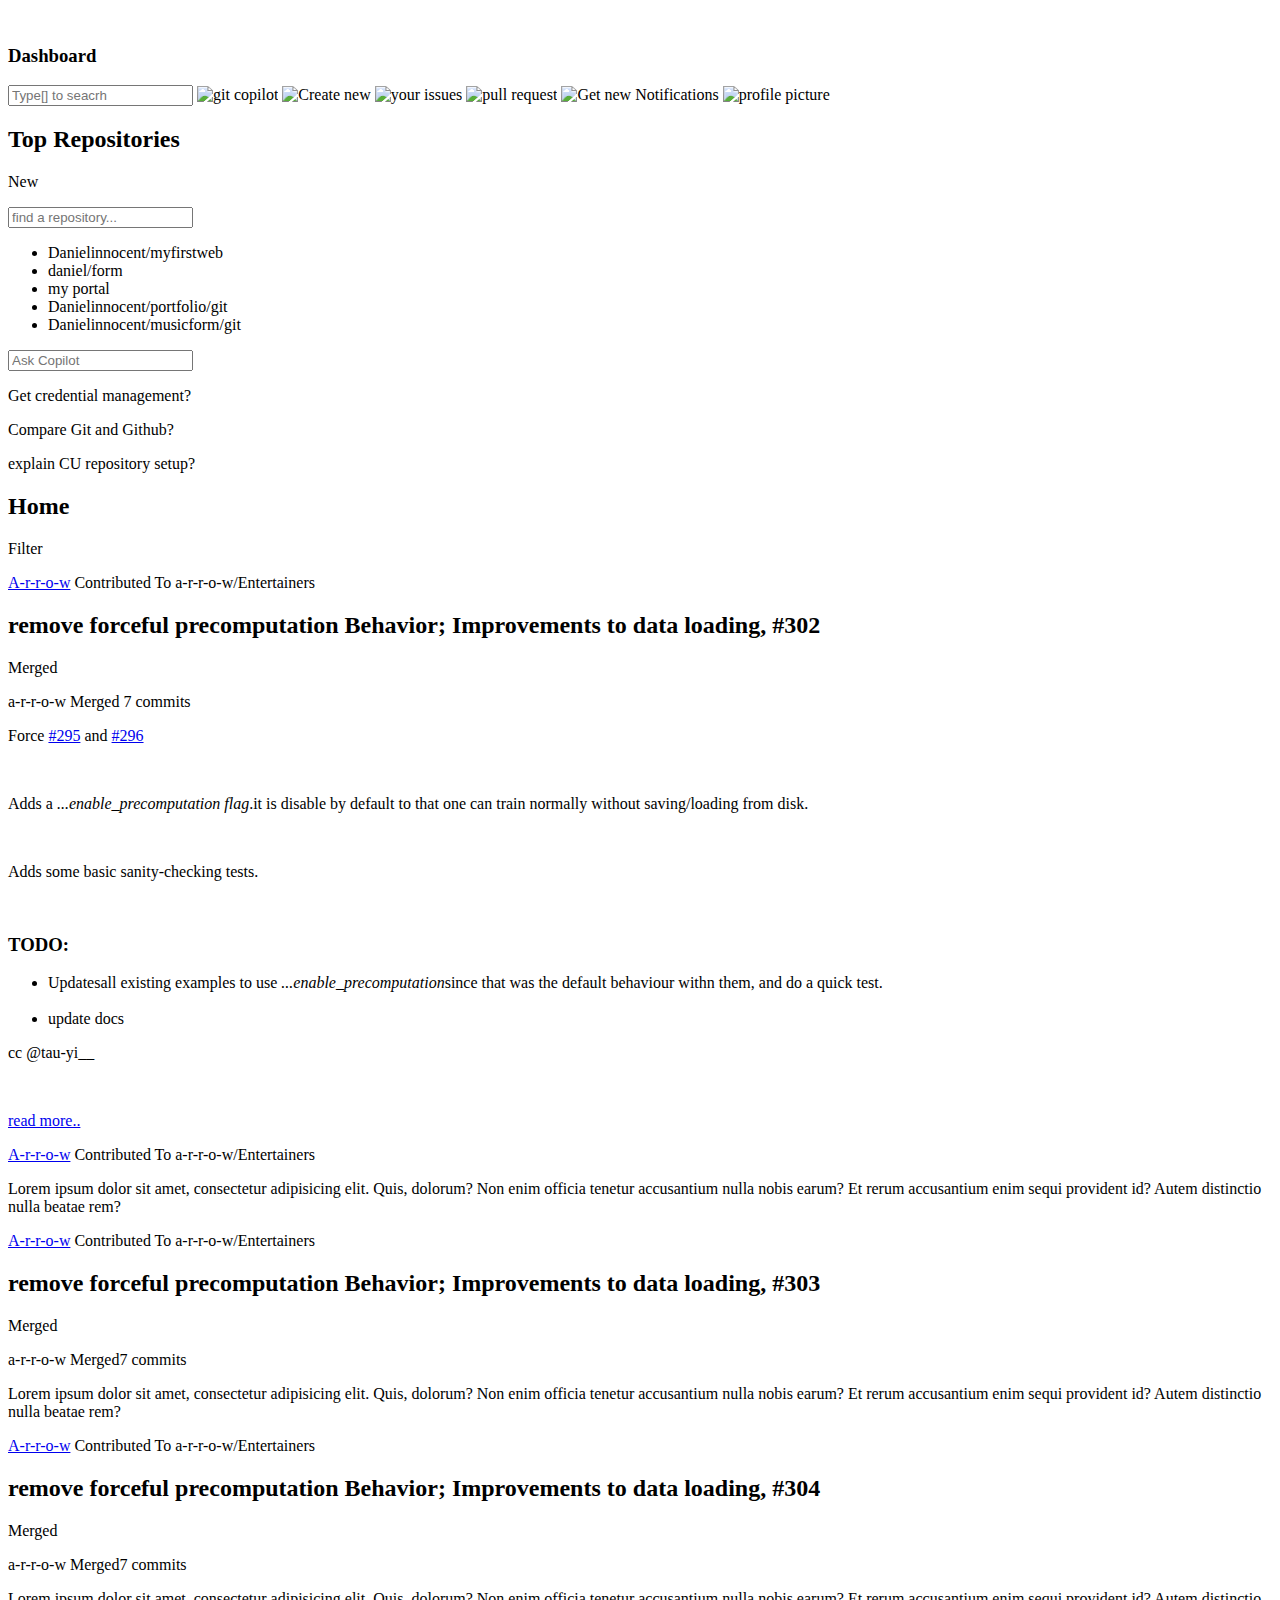
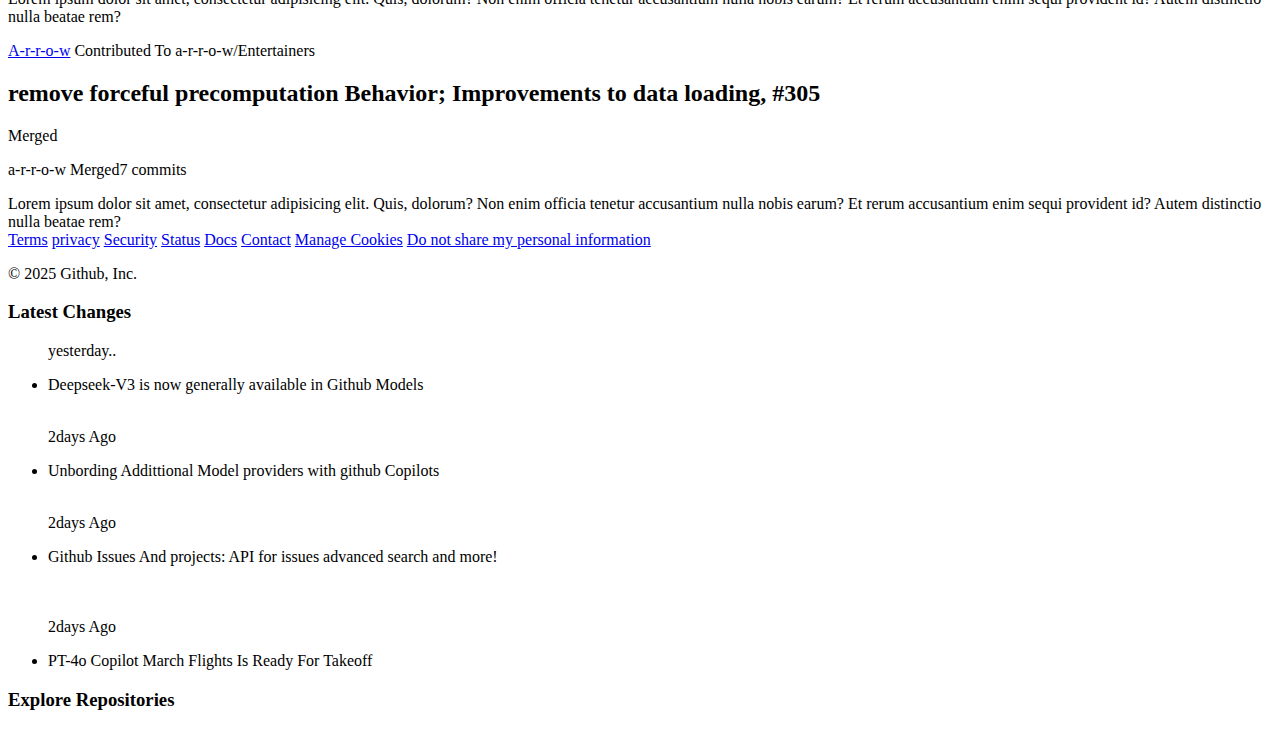
==== index.html @ 9e61df6a "Add files via upload" ====
<!DOCTYPE html>
<html lang="en">
<head>
    <meta charset="UTF-8">
    <meta name="viewport" content="width=device-width, initial-scale=1.0">
    <title>Github clone</title>
    <link rel="stylesheet" href="css/gitstyles.css">
</head>
<body>
    <div title="home_page" id="container">
        <header id="heading">
            <div class="navbar">
                 <img src="../Github.com/images/menu-1-svgrepo-com.svg" width="50px" alt="">
                <img src="../Github.com/images/logo-github-svgrepo-com.svg" width="50px" alt="">
                <h3>Dashboard</h3>
            </div>
            <div class="navbar">
                <input type="text" name="search" id="search" placeholder="Type[] to seacrh">
               <img src="../Github.com/images/githubA.png" width="60px" alt="git copilot">
                <img src="../Github.com/images/githubcreatenew.png" width="60px"  alt="Create new">
                <img src="../Github.com/images/githubYou-issues.png" width="40px" alt="your issues">
                <img src="../Github.com/images/github-pullrequest.png" width="40px" alt="pull request">
                <img src="../Github.com/images/github-notifications.png" width="40px" alt="Get new Notifications">
                <img src="../Github.com/images/pc.image.jpg" width="50px" alt="profile picture">
                
            </div>
        </header>
        <div id="body">
            <aside id="aside">
                <div class="new-repository">
                    <h2 class="list-repository">Top Repositories</h2>
                    <p class="click-new">New</p>
                </div>
                
                <div class="list-repository">
                    <input type="text" name="repository" id="repository" placeholder="find a repository...">
                    <ul>
                        <li>Danielinnocent/myfirstweb</li>
                        <li>daniel/form</li>
                        <li>my portal</li>
                        <li>Danielinnocent/portfolio/git</li>
                        <li>Danielinnocent/musicform/git</li>
                    </ul>
                </div>
                
            </aside>
            <main id="main-content">
            
                        <input type="text" name="copilot" id="copilot" placeholder="Ask Copilot">
                        <div id="ai-suggest" class="content">
                            <p class="suggest">Get credential management?</p>
                            <p class="suggest">Compare Git and Github?</p>
                            <p class="suggest">explain CU repository setup?</p>
                        </div>
                

                        <div class="text">
                            <h2>Home</h2>
                            <p class="filter">Filter</p>
                        </div>
                        
                        <div class="feeds">
                            <div class="feeds-articles"> 
                                <p><img src="../Session5/pc.image.jpg" width="20px" alt=""><a href="portfoliopage.html">A-r-r-o-w</a> Contributed To a-r-r-o-w/Entertainers</p>
                                <h2>remove forceful precomputation Behavior; Improvements to data loading, #302</h2>
                                <div class="merged-commits">
                                    <p  class="merged">Merged</p> 
                                    <p>a-r-r-o-w Merged 7 commits</p>
                            </div>
                                <div class="feeds-content" >
                                    <p>Force <a href="./index.html">#295</a> and <a href="#">#296</a></p><br>
                                    <p>Adds a <i>...enable_precomputation flag</i>.it is disable by default to that one can train normally without saving/loading from disk.</p><br>
                                    <p>Adds some basic sanity-checking tests.</p><br>
                                    <h3>TODO:</h3>
                                    <ul>
                                        <li>Updatesall existing examples to use <i>...enable_precomputation</i>since that was the default behaviour withn them, and do a quick test. </li><br>
                                        <li>update docs</li>
                                    </ul>
                                    <p>cc @tau-yi__</p><br>
                                    <p><a href="./index.html">read more..</a></p>

                                </div>
                            </div>
                    </div>
                        
                        <div class="feeds">
                            <div class="feeds-articles"> 
                                <p><img src="../Session5/pc.image.jpg" width="20px" alt=""><a href="portfoliopage.html">A-r-r-o-w</a> Contributed To a-r-r-o-w/Entertainers</p>
                            <div class="feeds-content" >Lorem ipsum dolor sit amet, consectetur adipisicing elit. Quis, dolorum? Non enim officia tenetur accusantium nulla nobis earum? Et rerum accusantium enim sequi provident id? Autem distinctio nulla beatae rem?</div>
                            </div>
                        </div>
                        <div class="feeds">
                            <div class="feeds-articles"> 
                                <p><img src="../Session5/pc.image.jpg" width="20px" alt=""><a href="portfoliopage.html">A-r-r-o-w</a> Contributed To a-r-r-o-w/Entertainers</p>
                                <h2>remove forceful precomputation Behavior; Improvements to data loading, #303</h2>
                                <div class="merged-commits">
                                    <p  class="merged">Merged</p> 
                                    <p>a-r-r-o-w Merged7 commits</p>
                            </div>
                                <div class="feeds-content" >Lorem ipsum dolor sit amet, consectetur adipisicing elit. Quis, dolorum? Non enim officia tenetur accusantium nulla nobis earum? Et rerum accusantium enim sequi provident id? Autem distinctio nulla beatae rem?</div>
                            </div>
                        </div>
                        <div class="feeds">
                            <div class="feeds-articles"> 
                                <p><img src="../Session7/Orange.jpg" width="20px" alt=""><a href="portfoliopage.html">A-r-r-o-w</a> Contributed To a-r-r-o-w/Entertainers</p>
                                <h2>remove forceful precomputation Behavior; Improvements to data loading, #304</h2>
                                <div class="merged-commits">
                                    <p  class="merged">Merged</p> 
                                    <p>a-r-r-o-w Merged7 commits</p>
                            </div>
                                <div class="feeds-content" >Lorem ipsum dolor sit amet, consectetur adipisicing elit. Quis, dolorum? Non enim officia tenetur accusantium nulla nobis earum? Et rerum accusantium enim sequi provident id? Autem distinctio nulla beatae rem?</div>
                            </div>
                        </div>
                        <div class="feeds">
                            <div class="feeds-articles"> 
                                <p><img src="../Session5/pc.image.jpg" width="20px" alt=""><a href="portfoliopage.html">A-r-r-o-w</a> Contributed To a-r-r-o-w/Entertainers</p>
                                <h2>remove forceful precomputation Behavior; Improvements to data loading, #305</h2>
                                <div class="merged-commits">
                                    <p  class="merged">Merged</p> 
                                    <p>a-r-r-o-w Merged7 commits</p>
                            </div>
                                <div class="feeds-content" >Lorem ipsum dolor sit amet, consectetur adipisicing elit. Quis, dolorum? Non enim officia tenetur accusantium nulla nobis earum? Et rerum accusantium enim sequi provident id? Autem distinctio nulla beatae rem?</div>
                            </div>
                        </div>
                
                    <section id="footer" class="content">
                        <div class="terms-privacy">
                            <a href="portfoliopage.html">Terms</a>
                            <a href="#">privacy</a>
                            <a href="#">Security</a>
                            <a href="#">Status</a>
                            <a href="#">Docs</a>
                            <a href="#">Contact</a>
                            <a href="#">Manage Cookies</a>
                            
                        <a href="#">Do not share my personal information</a>
                         </div> 
                            <p>&copy; 2025 Github, Inc.</p>
                    
                        </section>
            </main> 
                                
                            
            <aside id="rightsidebar">
                <div class="right-sidebar">
                    <h3>Latest Changes</h3>
                    <ul>
                        <p>yesterday..</p>
                        <li>Deepseek-V3 is now generally available in Github Models</li><br>
                        <p>2days Ago</p>
                        <li> Unbording Addittional Model providers with github Copilots</li><br>
                        <p>2days Ago</p>
                        <li>Github Issues And projects: API for issues advanced search and more! </li><br><br>
                        <p>2days Ago</p>
                        <li>PT-4o Copilot March Flights Is Ready For Takeoff</li>
                    </ul>
                </div>
                <div class="right-sidebar">
                      <h3>Explore Repositories</h3><br>
                </div>
           </aside>
        </div>
         
    </div>
</body>
</html>
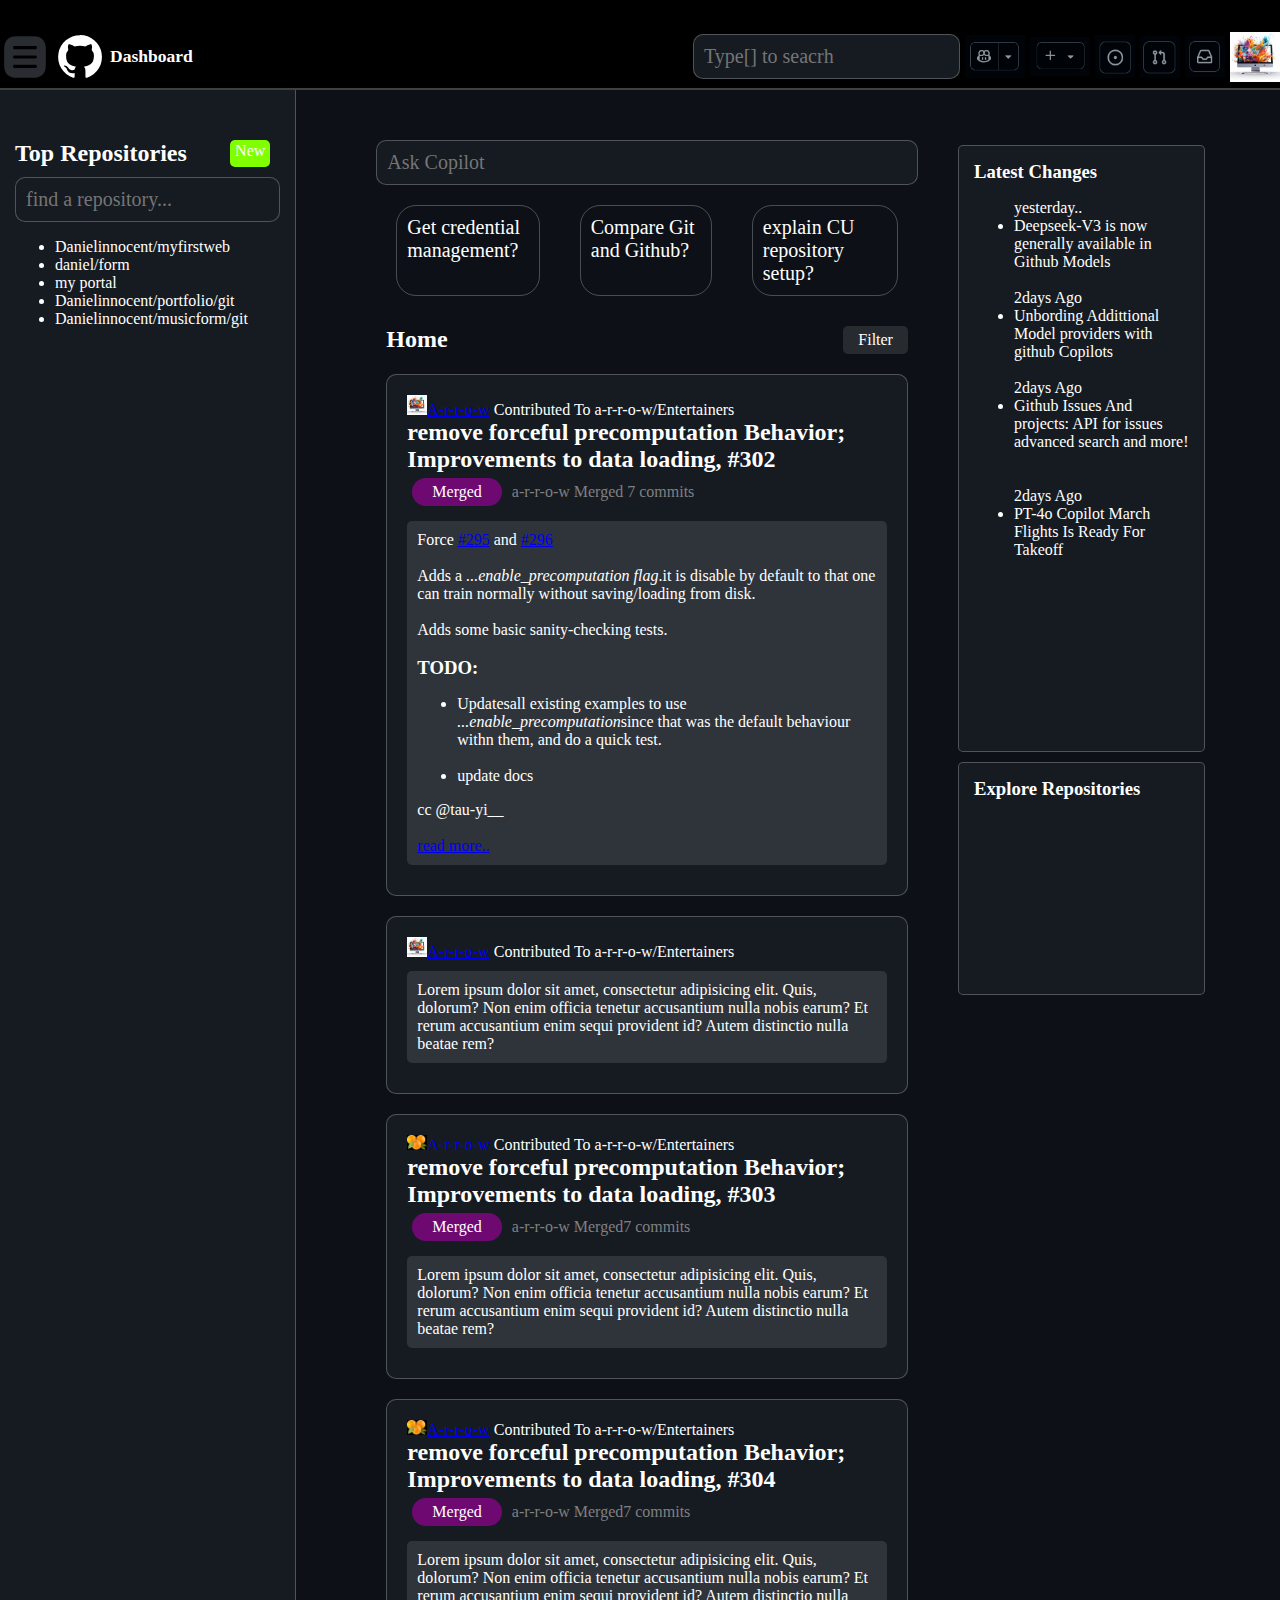
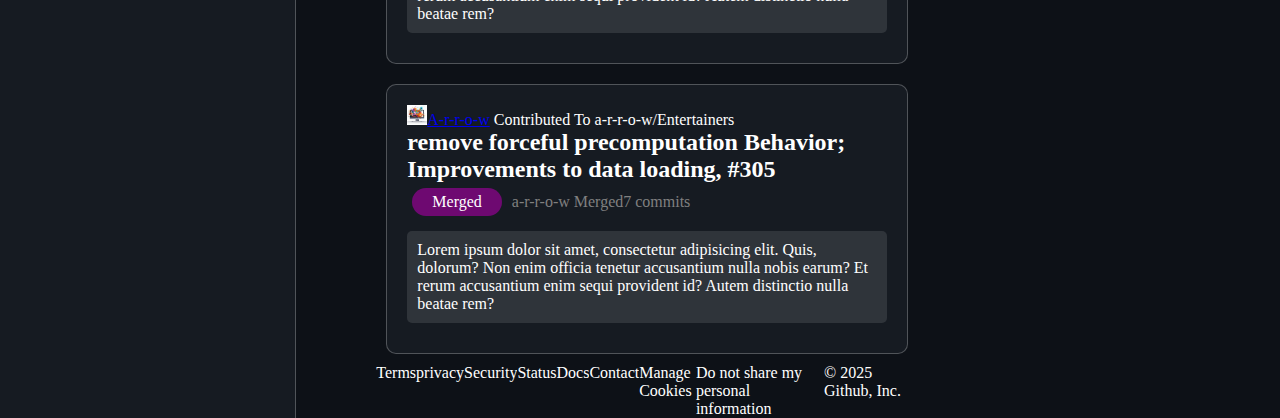
==== commit 45d5d142: "Add files via upload" ====
--- a/index.html
+++ b/index.html
@@ -10,18 +10,18 @@
     <div title="home_page" id="container">
         <header id="heading">
             <div class="navbar">
-                 <img src="../Github.com/images/menu-1-svgrepo-com.svg" width="50px" alt="">
-                <img src="../Github.com/images/logo-github-svgrepo-com.svg" width="50px" alt="">
+                 <img src="./images/menu-1-svgrepo-com.svg" width="50px" alt="">
+                <img src="./images/logo-github-svgrepo-com.svg" width="50px" alt="">
                 <h3>Dashboard</h3>
             </div>
             <div class="navbar">
                 <input type="text" name="search" id="search" placeholder="Type[] to seacrh">
-               <img src="../Github.com/images/githubA.png" width="60px" alt="git copilot">
-                <img src="../Github.com/images/githubcreatenew.png" width="60px"  alt="Create new">
-                <img src="../Github.com/images/githubYou-issues.png" width="40px" alt="your issues">
-                <img src="../Github.com/images/github-pullrequest.png" width="40px" alt="pull request">
-                <img src="../Github.com/images/github-notifications.png" width="40px" alt="Get new Notifications">
-                <img src="../Github.com/images/pc.image.jpg" width="50px" alt="profile picture">
+               <img src="./images/githubA.png" width="60px" alt="git copilot">
+                <img src="./images/githubcreatenew.png" width="60px"  alt="Create new">
+                <img src="./images/githubYou-issues.png" width="40px" alt="your issues">
+                <img src="./images/github-pullrequest.png" width="40px" alt="pull request">
+                <img src="./images/github-notifications.png" width="40px" alt="Get new Notifications">
+                <img src="./images/pc.image.jpg" width="50px" alt="profile picture">
                 
             </div>
         </header>
@@ -61,7 +61,7 @@
                         
                         <div class="feeds">
                             <div class="feeds-articles"> 
-                                <p><img src="../Session5/pc.image.jpg" width="20px" alt=""><a href="portfoliopage.html">A-r-r-o-w</a> Contributed To a-r-r-o-w/Entertainers</p>
+                                <p><img src="./images/pc.image.jpg" width="20px" alt=""><a href="portfoliopage.html">A-r-r-o-w</a> Contributed To a-r-r-o-w/Entertainers</p>
                                 <h2>remove forceful precomputation Behavior; Improvements to data loading, #302</h2>
                                 <div class="merged-commits">
                                     <p  class="merged">Merged</p> 
@@ -85,13 +85,13 @@
                         
                         <div class="feeds">
                             <div class="feeds-articles"> 
-                                <p><img src="../Session5/pc.image.jpg" width="20px" alt=""><a href="portfoliopage.html">A-r-r-o-w</a> Contributed To a-r-r-o-w/Entertainers</p>
+                                <p><img src="./images/pc.image.jpg" width="20px" alt=""><a href="portfoliopage.html">A-r-r-o-w</a> Contributed To a-r-r-o-w/Entertainers</p>
                             <div class="feeds-content" >Lorem ipsum dolor sit amet, consectetur adipisicing elit. Quis, dolorum? Non enim officia tenetur accusantium nulla nobis earum? Et rerum accusantium enim sequi provident id? Autem distinctio nulla beatae rem?</div>
                             </div>
                         </div>
                         <div class="feeds">
                             <div class="feeds-articles"> 
-                                <p><img src="../Session5/pc.image.jpg" width="20px" alt=""><a href="portfoliopage.html">A-r-r-o-w</a> Contributed To a-r-r-o-w/Entertainers</p>
+                                <p><img src="./images/Orange.jpg" width="20px" alt=""><a href="portfoliopage.html">A-r-r-o-w</a> Contributed To a-r-r-o-w/Entertainers</p>
                                 <h2>remove forceful precomputation Behavior; Improvements to data loading, #303</h2>
                                 <div class="merged-commits">
                                     <p  class="merged">Merged</p> 
@@ -102,7 +102,7 @@
                         </div>
                         <div class="feeds">
                             <div class="feeds-articles"> 
-                                <p><img src="../Session7/Orange.jpg" width="20px" alt=""><a href="portfoliopage.html">A-r-r-o-w</a> Contributed To a-r-r-o-w/Entertainers</p>
+                                <p><img src="./images/Orange.jpg" width="20px" alt=""><a href="portfoliopage.html">A-r-r-o-w</a> Contributed To a-r-r-o-w/Entertainers</p>
                                 <h2>remove forceful precomputation Behavior; Improvements to data loading, #304</h2>
                                 <div class="merged-commits">
                                     <p  class="merged">Merged</p> 
@@ -113,7 +113,7 @@
                         </div>
                         <div class="feeds">
                             <div class="feeds-articles"> 
-                                <p><img src="../Session5/pc.image.jpg" width="20px" alt=""><a href="portfoliopage.html">A-r-r-o-w</a> Contributed To a-r-r-o-w/Entertainers</p>
+                                <p><img src="./images/pc.image.jpg" width="20px" alt=""><a href="portfoliopage.html">A-r-r-o-w</a> Contributed To a-r-r-o-w/Entertainers</p>
                                 <h2>remove forceful precomputation Behavior; Improvements to data loading, #305</h2>
                                 <div class="merged-commits">
                                     <p  class="merged">Merged</p> 
--- a/css/gitstyles.css
+++ b/css/gitstyles.css
@@ -0,0 +1,527 @@
+body,h1,h2, h3, p, div{
+    margin:0;
+}
+*{
+    box-sizing: border-box;
+    /* background-color: #0d1117; */
+    font-family: 'Times New Roman', Times, serif;
+    font-weight: 100px;
+}  
+ #container{
+    display: flex;
+    flex-direction: column;
+    width: 100%;
+    background-color: #0d1117;
+    color: #fff;
+    
+ } 
+ #heading{
+    display: flex;
+       flex-direction: row;
+       justify-content: space-between;
+       background-color: #0d1117;
+       height: 10vh;
+       border-bottom: 2px solid rgba(255, 255, 255, 0.25);
+    
+ }
+ #heading .nav-bar{
+    display: flex;
+    align-items: center;
+    justify-content: baseline;
+    gap: 5px;
+ }
+#body{
+    display: flex;
+    flex-direction: column;
+}
+/* #body .ai-aside{
+    display: flex;
+    flex-direction: colum;
+    justify-content:  ;
+    align-content:last baseline ;
+} */
+#aside{
+    background-color: #161b22;
+    border-right: 1px solid rgba(255, 255, 255, 0.25);
+    padding: 50px 15px ;
+
+}
+#aside .new-repository{
+    display: flex;
+    flex-direction: row;
+    justify-content: space-between;
+    padding-right: 10px;
+}
+#aside .new-repository .click-new{
+    background-color: #7fff00;
+    padding: 2px 5px;
+    border-radius: 5px;
+}
+#body #rightsidebar{
+    display: flex;
+ 
+     
+}
+#rightsidebar .right-sidebar{
+    background-color: #161b22;
+    padding: 15px;
+    border-radius: 5px;
+    margin: 5px;
+    border: 1px solid rgba(255, 255, 255, 0.25) ;
+}
+#main-content{
+    
+    display: flex;
+    flex-direction: column;
+    width: 100%;
+    background-color: #0d1117;
+    margin: 0px 5px 0px px;
+    padding: 50px 10px 0px 15px;
+
+}
+#main-content .text{
+    display: flex;
+    flex-direction: row;
+    justify-content: space-between;
+    padding: 10px;
+}
+#main-content .text .filter{
+    background-color: rgba(255, 255, 255, 0.11);
+    padding: 5px 15px;
+    border-radius: 5px;
+}
+#main-content #ai-suggest{
+    display: flex;
+    flex-direction: row;
+    background-size: 35px;
+    font-size: 20px;
+
+}
+#ai-suggest .suggest{
+     gap: 20px;
+    border:1px solid rgba(255, 255, 255, 0.25);
+    background-color: transparent;
+    margin:20px 20px;
+    padding: 10px;
+    border-radius: 20px;
+}
+input[type="text"] {
+    width: 100%;
+    padding: 10px;
+    border-radius: 10px;
+    background-color: #161b22;
+    font-size: 20px;
+    border: 1px solid rgba(255, 255, 255, 0.25);
+    
+}
+input[name="search"] {
+    width: 25%;
+    padding: 10px;
+    border-radius: 10px;
+    background-color: #161b22;
+    font-size: 20px;
+    border: 1px solid rgba(255, 255, 255, 0.25);
+    
+}
+
+#main-content .content{
+    display: flex;
+    justify-content: center;
+}
+#main-content .feeds{
+    display: flex;
+    flex-direction: row;
+    padding: 20px;
+    margin: 10px;
+    flex-grow: 2;
+    gap: 10px;
+    border-radius: 10px;
+    background-color: #161b22;
+    border: 1px solid rgba(255, 255, 255, 0.25);
+}
+#main-content .feeds-articles{
+    display: flex;
+    flex-direction: column;
+    
+}
+.feeds-articles .merged-commits{
+    display: flex;
+    flex-direction: row;
+    gap: 10px;
+    padding: 5px;
+    align-items: center;
+    color: gray;
+}
+.feeds-articles .merged{
+    background-color: #8f038fb9;
+    width: fit-content;
+    padding:5px  20px;
+    border-radius: 20px;
+    color: #fff;
+}
+#main-content .feeds .feeds-content{
+    background-color: rgba(255, 255, 255, 0.11);
+    margin: 10px 0px ;
+    padding: 10px;
+    border-radius: 5px;
+    
+
+    
+}
+#footer .terms-privacy a{
+    display: flex;
+    flex-direction: column;
+    gap: 15px;
+    color: #fff;
+    background-color: #0d1117;
+    text-decoration: none;
+}
+#footer .terms-privacy{
+    display: flex;
+}
+
+/* for mobile screen size only */
+
+ @media screen and ( max-width: 425px) {
+    
+ }
+    
+
+   /* for tablet screen size only */
+ @media  screen and ( min-width: 765px ){
+
+    #container{
+        width: 100%;
+        color: #fff;
+        background-color: #0d1117;
+    }
+    #heading{
+        display: flex;
+       flex-direction: row;
+       justify-content: space-between;
+       background-color: #000;
+       height: 10vh;
+       border-bottom: 2px solid rgba(255, 255, 255, 0.25);
+    }
+    #heading .navbar{
+        display: flex;
+        align-items: center;
+        gap: 6px;
+    }
+    #body{
+        display: flex;
+        flex-direction: row;
+        width: 100%;
+    }
+    #aside{
+        background-color: #161b22;
+        border-right: 1px solid rgba(255, 255, 255, 0.25);
+        padding: 50px 15px ;
+
+    }
+    #aside .new-repository{
+        display: flex;
+        flex-direction: row;
+        justify-content: space-between;
+        padding-right: 10px;
+    }
+    #aside .new-repository .click-new{
+        background-color: #7fff00;
+        padding: 2px 5px;
+        border-radius: 5px;
+    }
+    #body #rightsidebar{
+        display: grid;
+        width: 20%;
+        height: 20vh;
+        padding: 20px; 
+        margin: 30px 5px 0px 0px ;
+    }
+    #rightsidebar .right-sidebar{
+        background-color: #161b22;
+        padding: 15px;
+        border-radius: 5px;
+        margin: 5px;
+        border: 1px solid rgba(255, 255, 255, 0.25) ;
+    }
+    #main-content{
+        
+        display: flex;
+        flex-direction: column;
+        width: 100%;
+        background-color: #0d1117;
+        margin: 0px 5px 0px px;
+        padding: 50px 10px 0px 15px;
+    
+    }
+    #main-content .text{
+        display: flex;
+        flex-direction: row;
+        justify-content: space-between;
+        padding: 10px;
+    }
+    #main-content .text .filter{
+        background-color: rgba(255, 255, 255, 0.11);
+        padding: 5px 15px;
+        border-radius: 5px;
+    }
+    #main-content #ai-suggest{
+        display: flex;
+        flex-direction: row;
+        background-size: 35px;
+        font-size: 20px;
+
+    }
+    #ai-suggest .suggest{
+         gap: 20px;
+        border:1px solid rgba(255, 255, 255, 0.25);
+        background-color: transparent;
+        margin:20px 20px;
+        padding: 10px;
+        border-radius: 20px;
+    }
+    input[type="text"] {
+        width: 100%;
+        padding: 10px;
+        border-radius: 10px;
+        background-color: #161b22;
+        font-size: 20px;
+        border: 1px solid rgba(255, 255, 255, 0.25);
+        
+    }
+
+    #main-content .content{
+        display: flex;
+        justify-content: center;
+    }
+    #main-content .feeds{
+        display: flex;
+        flex-direction: row;
+        padding: 20px;
+        margin: 10px;
+        flex-grow: 2;
+        gap: 10px;
+        border-radius: 10px;
+        background-color: #161b22;
+        border: 1px solid rgba(255, 255, 255, 0.25);
+    }
+    #main-content .feeds-articles{
+        display: flex;
+        flex-direction: column;
+        
+    }
+    .feeds-articles .merged-commits{
+        display: flex;
+        flex-direction: row;
+        gap: 10px;
+        padding: 5px;
+        align-items: center;
+        color: gray;
+    }
+    .feeds-articles .merged{
+        background-color: #8f038fb9;
+        width: fit-content;
+        padding:5px  20px;
+        border-radius: 20px;
+        color: #fff;
+    }
+    #main-content .feeds .feeds-content{
+        background-color: rgba(255, 255, 255, 0.11);
+        margin: 10px 0px ;
+        padding: 10px;
+        border-radius: 5px;
+        
+    
+        
+    }
+    #footer .terms-privacy a{
+        display: flex;
+        flex-direction: row;
+        gap: 15px;
+        color: #fff;
+        background-color: #0d1117;
+        text-decoration: none;
+    }
+    #footer .terms-privacy{
+        display: flex;
+        flex-direction: row;
+       
+    }
+    
+}
+
+ /* for desktop screen size only */
+ 
+  @media screen and (min-width: 1024px) and (max-width: 2560px) {  
+    #container{
+        background-color: #0d1117;
+         width: 100%;
+        /*height: 100vh; */
+        color: white;
+    } 
+    #heading{
+        display: flex;
+        flex-direction: row;
+        justify-content: space-between;
+        background-color: #000;
+        border-bottom: 2px solid rgba(255, 255, 255, 0.25);
+        height: 10vh;
+        padding-top: 25px;
+    }  
+    #heading .navbar{
+        display: flex;
+        flex-direction: row;
+        align-items:  center;
+        gap: 5px;
+        font-size: 15px;
+    }
+    #body{
+        display: flex;
+        flex-direction: row;
+        width: 100%;
+        /* height: 100vh; */
+    }
+    #aside{
+        display: flex;
+        flex-direction: column;
+        background-color: #161b22;
+        /* height: 100vh;  */
+        width: 25%;
+        padding: 15px;
+        padding-top: 50px;
+        gap: 10px;
+        border-right:1px solid rgba(255, 255, 255, 0.25) ;
+    }
+    #aside .new-repository{
+        display: flex;
+        flex-direction: row;
+        justify-content: space-between;
+        padding-right: 10px;
+    }
+    #aside .new-repository .click-new{
+        background-color: #7fff00;
+        padding: 2px 5px;
+        border-radius: 5px;
+    }
+    #body #rightsidebar{
+        display: grid;
+        width: 25%;
+        height: 100vh;
+        padding: 20px; 
+        margin: 30px 50px 0px 0px ;
+    }
+    #rightsidebar .right-sidebar{
+        background-color: #161b22;
+        padding: 15px;
+        border-radius: 5px;
+        margin: 5px;
+        border: 1px solid rgba(255, 255, 255, 0.25) ;
+    }
+    #main-content{
+        
+        display: flex;
+        flex-direction: column;
+        width: 50%;
+        background-color: #0d1117;
+        margin: 0px 5px 0px 40px;
+        padding: 50px 10px 0px 40px;
+    
+    }
+    #main-content .text{
+        display: flex;
+        flex-direction: row;
+        justify-content: space-between;
+        padding: 10px;
+    }
+    #main-content .text .filter{
+        background-color: rgba(255, 255, 255, 0.11);
+        padding: 5px 15px;
+        border-radius: 5px;
+    }
+    #main-content #ai-suggest{
+        display: flex;
+        flex-direction: row;
+        background-size: 35px;
+        font-size: 20px;
+
+    }
+    #ai-suggest .suggest{
+         gap: 20px;
+        border:1px solid rgba(255, 255, 255, 0.25);
+        background-color: transparent;
+        margin:20px 20px;
+        padding: 10px;
+        border-radius: 20px;
+    }
+    input[type="text"] {
+        width: 100%;
+        padding: 10px;
+        border-radius: 10px;
+        background-color: #161b22;
+        font-size: 20px;
+        border: 1px solid rgba(255, 255, 255, 0.25);
+        
+    }
+
+    #main-content .content{
+        display: flex;
+        justify-content: center;
+    }
+    #main-content .feeds{
+        display: flex;
+        flex-direction: row;
+        padding: 20px;
+        margin: 10px;
+        flex-grow: 2;
+        gap: 10px;
+        border-radius: 10px;
+        background-color: #161b22;
+        border: 1px solid rgba(255, 255, 255, 0.25);
+    }
+    #main-content .feeds-articles{
+        display: flex;
+        flex-direction: column;
+        
+    }
+    .feeds-articles .merged-commits{
+        display: flex;
+        flex-direction: row;
+        gap: 10px;
+        padding: 5px;
+        align-items: center;
+        color: gray;
+    }
+    .feeds-articles .merged{
+        background-color: #8f038fb9;
+        width: fit-content;
+        padding:5px  20px;
+        border-radius: 20px;
+        color: #fff;
+    }
+    #main-content .feeds .feeds-content{
+        background-color: rgba(255, 255, 255, 0.11);
+        margin: 10px 0px ;
+        padding: 10px;
+        border-radius: 5px;
+        
+    
+        
+    }
+    #footer a{
+        display: flex;
+        
+        gap: 15px;
+        color: #fff;
+        background-color: #0d1117;
+        text-decoration: none;
+    }
+    #footer .terms-privacy{
+        display: flex;
+        justify-content: row;
+    }
+ } 
+
+
+
+ 
+ 